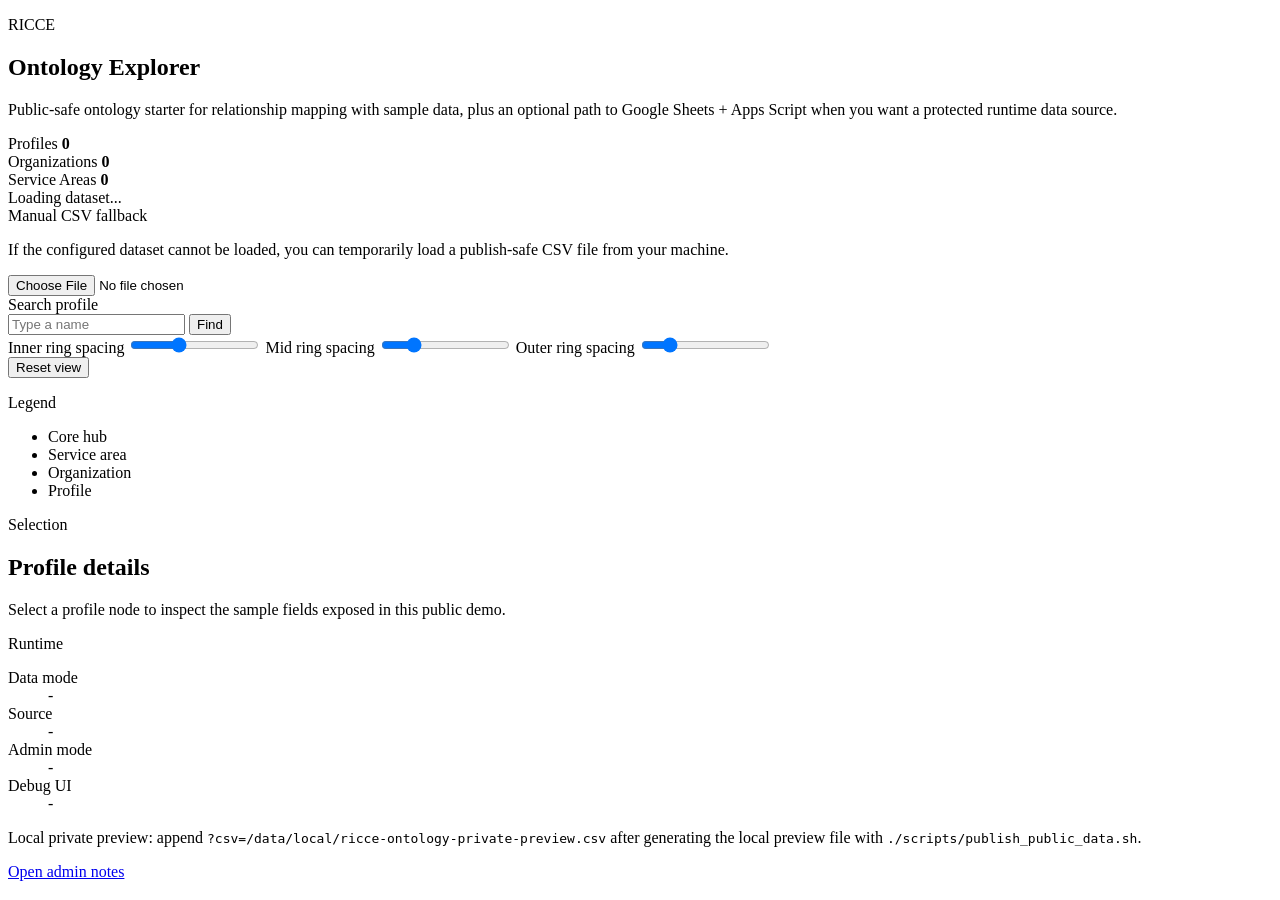
==== public/index.html @ 5cf30dd1 "feat(public-repo): initialize sanitized public-safe mirror" ====
<!DOCTYPE html>
<html lang="en">
<head>
  <meta charset="UTF-8">
  <meta name="viewport" content="width=device-width, initial-scale=1.0">
  <title>RICCE Ontology Explorer</title>
  <meta
    name="description"
    content="Interactive ontology graph starter for RICCE, prepared for Firebase Hosting with a public-safe sample dataset."
  >
  <link rel="stylesheet" href="/assets/css/styles.css">
</head>
<body class="app-body">
  <div class="app-shell">
    <aside class="panel panel-left">
      <div class="panel-section">
        <p class="eyebrow">RICCE</p>
        <h1>Ontology Explorer</h1>
        <p class="subtitle">
          Public-safe ontology starter for relationship mapping with sample data, plus an optional path
          to Google Sheets + Apps Script when you want a protected runtime data source.
        </p>
      </div>

      <div class="stat-grid" aria-label="Dataset summary">
        <div class="stat-card">
          <span class="stat-label">Profiles</span>
          <strong id="profileCount">0</strong>
        </div>
        <div class="stat-card">
          <span class="stat-label">Organizations</span>
          <strong id="organizationCount">0</strong>
        </div>
        <div class="stat-card">
          <span class="stat-label">Service Areas</span>
          <strong id="serviceAreaCount">0</strong>
        </div>
      </div>

      <div id="statusMessage" class="status-card" role="status">Loading dataset...</div>

      <div id="fileFallback" class="panel-section file-fallback is-hidden">
        <label for="csvFileInput">Manual CSV fallback</label>
        <p class="helper-copy">
          If the configured dataset cannot be loaded, you can temporarily load a publish-safe CSV
          file from your machine.
        </p>
        <input type="file" id="csvFileInput" accept=".csv">
      </div>

      <div class="panel-section">
        <label for="searchInput">Search profile</label>
        <div class="search-row">
          <input type="text" id="searchInput" placeholder="Type a name">
          <button id="btnSearch" type="button">Find</button>
        </div>
      </div>

      <div class="panel-section">
        <label for="sliderArea">Inner ring spacing</label>
        <input type="range" id="sliderArea" min="50" max="600" value="250">

        <label for="sliderOrg">Mid ring spacing</label>
        <input type="range" id="sliderOrg" min="50" max="500" value="150">

        <label for="sliderName">Outer ring spacing</label>
        <input type="range" id="sliderName" min="30" max="300" value="80">
      </div>

      <div class="panel-section">
        <button id="btnReset" class="button button-secondary" type="button">Reset view</button>
      </div>

      <div class="panel-section">
        <p class="eyebrow">Legend</p>
        <ul class="legend-list">
          <li><span class="legend-dot legend-center"></span>Core hub</li>
          <li><span class="legend-dot legend-area"></span>Service area</li>
          <li><span class="legend-dot legend-org"></span>Organization</li>
          <li><span class="legend-dot legend-person"></span>Profile</li>
        </ul>
      </div>
    </aside>

    <main class="graph-stage">
      <div id="mynetwork" aria-label="Ontology graph visualization"></div>
    </main>

    <aside class="panel panel-right">
      <div class="panel-section">
        <p class="eyebrow">Selection</p>
        <h2 id="panelTitle">Profile details</h2>
        <p id="selectionPlaceholder" class="helper-copy">
          Select a profile node to inspect the sample fields exposed in this public demo.
        </p>
        <div id="panelContent" class="detail-list"></div>
      </div>

      <div class="panel-section">
        <p class="eyebrow">Runtime</p>
        <dl class="meta-list">
          <div>
            <dt>Data mode</dt>
            <dd id="dataModeLabel">-</dd>
          </div>
          <div>
            <dt>Source</dt>
            <dd id="dataSourceLabel">-</dd>
          </div>
          <div>
            <dt>Admin mode</dt>
            <dd id="adminModeLabel">-</dd>
          </div>
          <div>
            <dt>Debug UI</dt>
            <dd id="debugModeLabel">-</dd>
          </div>
        </dl>
      </div>

      <div class="panel-section">
        <p class="helper-copy">
          Local private preview: append <code>?csv=/data/local/ricce-ontology-private-preview.csv</code>
          after generating the local preview file with <code>./scripts/publish_public_data.sh</code>.
        </p>
      </div>

      <div class="panel-section">
        <a class="text-link" href="/admin/">Open admin notes</a>
      </div>
    </aside>
  </div>

  <script src="/assets/js/site-config.js"></script>
  <script src="/assets/js/site-shared.js"></script>
  <script src="/assets/vendor/vis-network.min.js"></script>
  <script src="/assets/vendor/papaparse.min.js"></script>
  <script src="/assets/js/ontology-app.js"></script>
</body>
</html>
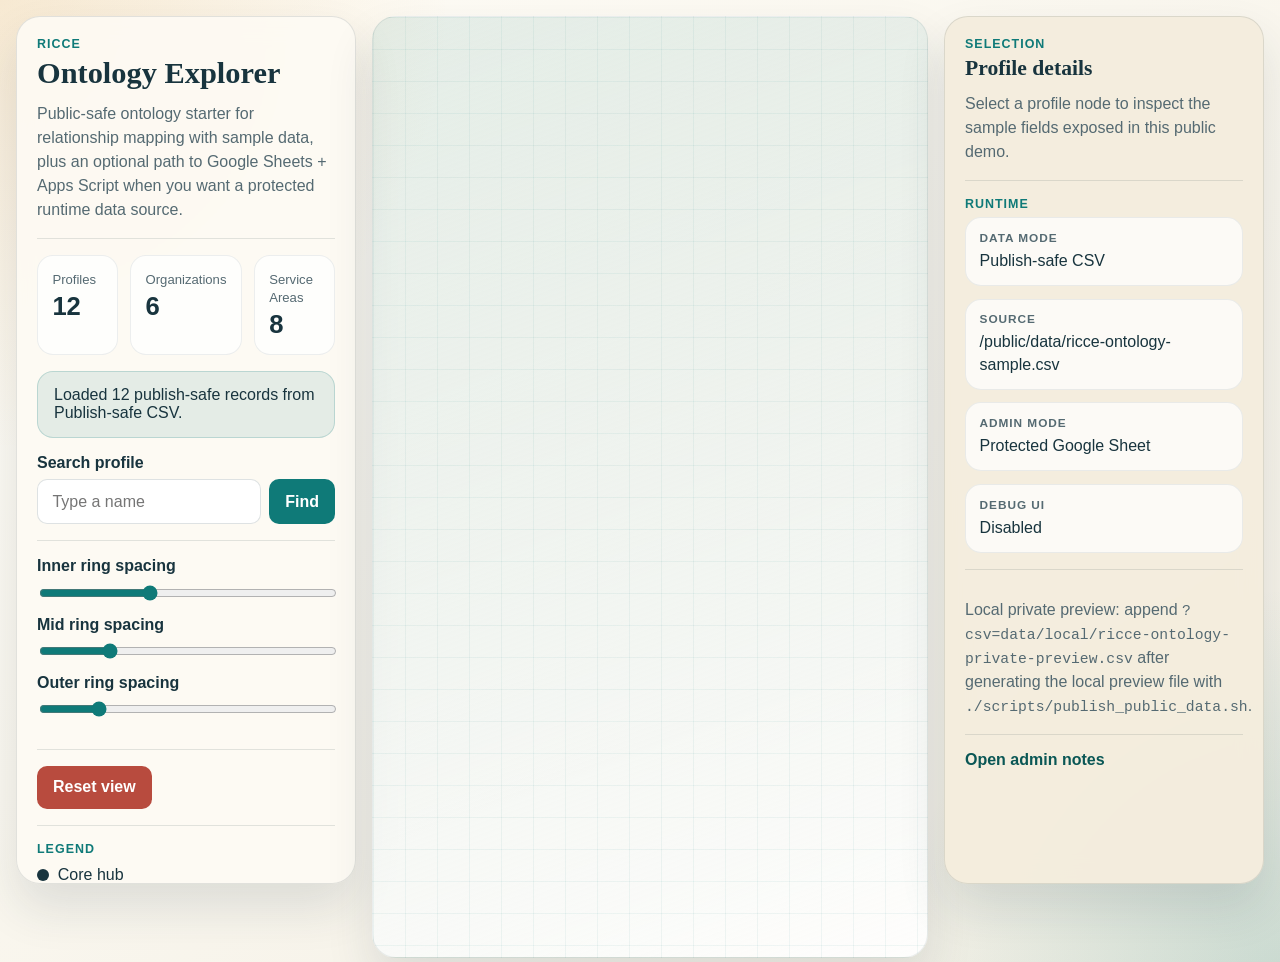
==== commit 7e813723: "fix(pages): support GitHub Pages deployment" ====
--- a/public/index.html
+++ b/public/index.html
@@ -8,7 +8,7 @@
     name="description"
     content="Interactive ontology graph starter for RICCE, prepared for Firebase Hosting with a public-safe sample dataset."
   >
-  <link rel="stylesheet" href="/assets/css/styles.css">
+  <link rel="stylesheet" href="assets/css/styles.css">
 </head>
 <body class="app-body">
   <div class="app-shell">
@@ -120,21 +120,21 @@
 
       <div class="panel-section">
         <p class="helper-copy">
-          Local private preview: append <code>?csv=/data/local/ricce-ontology-private-preview.csv</code>
+          Local private preview: append <code>?csv=data/local/ricce-ontology-private-preview.csv</code>
           after generating the local preview file with <code>./scripts/publish_public_data.sh</code>.
         </p>
       </div>
 
       <div class="panel-section">
-        <a class="text-link" href="/admin/">Open admin notes</a>
+        <a class="text-link" href="admin/">Open admin notes</a>
       </div>
     </aside>
   </div>
 
-  <script src="/assets/js/site-config.js"></script>
-  <script src="/assets/js/site-shared.js"></script>
-  <script src="/assets/vendor/vis-network.min.js"></script>
-  <script src="/assets/vendor/papaparse.min.js"></script>
-  <script src="/assets/js/ontology-app.js"></script>
+  <script src="assets/js/site-config.js"></script>
+  <script src="assets/js/site-shared.js"></script>
+  <script src="assets/vendor/vis-network.min.js"></script>
+  <script src="assets/vendor/papaparse.min.js"></script>
+  <script src="assets/js/ontology-app.js"></script>
 </body>
 </html>
--- a/public/assets/css/styles.css
+++ b/public/assets/css/styles.css
@@ -0,0 +1,416 @@
+:root {
+  --bg-base: #f3efe4;
+  --bg-panel: rgba(253, 250, 243, 0.92);
+  --bg-panel-strong: rgba(244, 237, 221, 0.96);
+  --ink-strong: #18343e;
+  --ink-muted: #556a72;
+  --line-soft: rgba(24, 52, 62, 0.12);
+  --accent-primary: #0f7a78;
+  --accent-primary-dark: #0a5755;
+  --accent-secondary: #d38f2b;
+  --accent-danger: #b84b3e;
+  --shadow-soft: 0 24px 48px rgba(24, 52, 62, 0.12);
+  --radius-lg: 24px;
+  --radius-md: 16px;
+  --radius-sm: 10px;
+  --panel-padding: 1.25rem;
+}
+
+* {
+  box-sizing: border-box;
+}
+
+html,
+body {
+  margin: 0;
+  min-height: 100%;
+}
+
+body {
+  font-family: "Avenir Next", "Source Sans 3", "Segoe UI", sans-serif;
+  color: var(--ink-strong);
+  background:
+    radial-gradient(circle at top left, rgba(211, 143, 43, 0.18), transparent 28%),
+    radial-gradient(circle at bottom right, rgba(15, 122, 120, 0.18), transparent 24%),
+    linear-gradient(145deg, #fffdf7, var(--bg-base));
+}
+
+.app-body {
+  overflow: hidden;
+}
+
+.app-shell {
+  display: grid;
+  grid-template-columns: minmax(280px, 340px) minmax(0, 1fr) minmax(260px, 320px);
+  gap: 1rem;
+  min-height: 100vh;
+  padding: 1rem;
+}
+
+.graph-stage {
+  position: relative;
+  min-height: calc(100vh - 2rem);
+  border-radius: var(--radius-lg);
+  overflow: hidden;
+  box-shadow: var(--shadow-soft);
+  border: 1px solid rgba(24, 52, 62, 0.08);
+  background:
+    linear-gradient(rgba(15, 122, 120, 0.06) 1px, transparent 1px),
+    linear-gradient(90deg, rgba(15, 122, 120, 0.06) 1px, transparent 1px),
+    linear-gradient(160deg, rgba(15, 122, 120, 0.1), rgba(255, 255, 255, 0.88));
+  background-size: 32px 32px, 32px 32px, auto;
+}
+
+#mynetwork {
+  width: 100%;
+  height: 100%;
+  min-height: calc(100vh - 2rem);
+}
+
+.panel,
+.admin-card {
+  backdrop-filter: blur(12px);
+  background: var(--bg-panel);
+  border: 1px solid var(--line-soft);
+  border-radius: var(--radius-lg);
+  box-shadow: var(--shadow-soft);
+}
+
+.panel {
+  display: flex;
+  flex-direction: column;
+  gap: 1rem;
+  padding: var(--panel-padding);
+  max-height: calc(100vh - 2rem);
+  overflow: auto;
+}
+
+.panel-right {
+  background: var(--bg-panel-strong);
+}
+
+.panel-section {
+  padding-bottom: 1rem;
+  border-bottom: 1px solid var(--line-soft);
+}
+
+.panel-section:last-child {
+  padding-bottom: 0;
+  border-bottom: 0;
+}
+
+.eyebrow {
+  margin: 0 0 0.35rem;
+  font-size: 0.78rem;
+  font-weight: 700;
+  letter-spacing: 0.08em;
+  text-transform: uppercase;
+  color: var(--accent-primary);
+}
+
+h1,
+h2 {
+  margin: 0;
+  font-family: Georgia, "Iowan Old Style", serif;
+  line-height: 1.1;
+}
+
+h1 {
+  font-size: clamp(1.9rem, 2vw, 2.6rem);
+}
+
+h2 {
+  font-size: 1.35rem;
+}
+
+.subtitle,
+.helper-copy {
+  margin: 0.75rem 0 0;
+  color: var(--ink-muted);
+  line-height: 1.5;
+}
+
+.stat-grid {
+  display: grid;
+  grid-template-columns: repeat(3, 1fr);
+  gap: 0.75rem;
+}
+
+.stat-card {
+  padding: 0.9rem;
+  border-radius: var(--radius-md);
+  background: rgba(255, 255, 255, 0.74);
+  border: 1px solid rgba(24, 52, 62, 0.08);
+}
+
+.stat-card strong {
+  display: block;
+  margin-top: 0.25rem;
+  font-size: 1.6rem;
+  font-weight: 700;
+}
+
+.stat-label {
+  color: var(--ink-muted);
+  font-size: 0.82rem;
+}
+
+.status-card {
+  padding: 0.9rem 1rem;
+  border-radius: var(--radius-md);
+  border: 1px solid transparent;
+  background: rgba(255, 255, 255, 0.8);
+  color: var(--ink-strong);
+}
+
+.status-card.is-success {
+  border-color: rgba(15, 122, 120, 0.2);
+  background: rgba(15, 122, 120, 0.1);
+}
+
+.status-card.is-warning {
+  border-color: rgba(211, 143, 43, 0.24);
+  background: rgba(211, 143, 43, 0.12);
+}
+
+.status-card.is-error {
+  border-color: rgba(184, 75, 62, 0.26);
+  background: rgba(184, 75, 62, 0.12);
+}
+
+.is-hidden {
+  display: none;
+}
+
+label {
+  display: block;
+  margin: 0 0 0.45rem;
+  font-weight: 600;
+}
+
+label + input[type="range"] {
+  margin-bottom: 0.95rem;
+}
+
+input[type="text"],
+input[type="file"] {
+  width: 100%;
+  padding: 0.8rem 0.9rem;
+  border-radius: var(--radius-sm);
+  border: 1px solid rgba(24, 52, 62, 0.14);
+  background: rgba(255, 255, 255, 0.94);
+  font: inherit;
+  color: var(--ink-strong);
+}
+
+input[type="range"] {
+  width: 100%;
+  accent-color: var(--accent-primary);
+}
+
+.search-row {
+  display: grid;
+  grid-template-columns: minmax(0, 1fr) auto;
+  gap: 0.5rem;
+}
+
+.button,
+button {
+  border: 0;
+  border-radius: var(--radius-sm);
+  padding: 0.8rem 1rem;
+  font: inherit;
+  font-weight: 700;
+  cursor: pointer;
+  transition: transform 140ms ease, background-color 140ms ease, color 140ms ease;
+  background: var(--accent-primary);
+  color: #fff;
+}
+
+.button:hover,
+button:hover {
+  background: var(--accent-primary-dark);
+  transform: translateY(-1px);
+}
+
+.button-secondary {
+  background: var(--accent-danger);
+}
+
+.button-secondary:hover {
+  background: #8f382e;
+}
+
+.legend-list,
+.process-list,
+.link-list {
+  margin: 0;
+  padding: 0;
+  list-style: none;
+}
+
+.legend-list li,
+.process-list li,
+.link-list li {
+  display: flex;
+  align-items: center;
+  gap: 0.55rem;
+  padding: 0.3rem 0;
+}
+
+.legend-dot {
+  width: 0.75rem;
+  height: 0.75rem;
+  border-radius: 999px;
+  display: inline-block;
+}
+
+.legend-center {
+  background: #18343e;
+}
+
+.legend-area {
+  background: #d38f2b;
+}
+
+.legend-org {
+  background: #8bc2d7;
+}
+
+.legend-person {
+  background: #0f7a78;
+}
+
+.detail-list {
+  display: grid;
+  gap: 0.8rem;
+}
+
+.detail-item {
+  padding: 0.85rem;
+  border-radius: var(--radius-md);
+  background: rgba(255, 255, 255, 0.74);
+  border: 1px solid rgba(24, 52, 62, 0.08);
+}
+
+.detail-label {
+  display: block;
+  font-size: 0.75rem;
+  font-weight: 700;
+  letter-spacing: 0.08em;
+  text-transform: uppercase;
+  color: var(--ink-muted);
+}
+
+.detail-value {
+  display: block;
+  margin-top: 0.3rem;
+  line-height: 1.45;
+}
+
+.meta-list {
+  display: grid;
+  gap: 0.8rem;
+  margin: 0;
+}
+
+.meta-list-compact {
+  gap: 0.5rem;
+}
+
+.meta-list div {
+  padding: 0.8rem 0.85rem;
+  border-radius: var(--radius-md);
+  background: rgba(255, 255, 255, 0.74);
+  border: 1px solid rgba(24, 52, 62, 0.08);
+}
+
+.meta-list dt {
+  margin: 0;
+  font-size: 0.74rem;
+  font-weight: 700;
+  letter-spacing: 0.08em;
+  text-transform: uppercase;
+  color: var(--ink-muted);
+}
+
+.meta-list dd {
+  margin: 0.3rem 0 0;
+  line-height: 1.4;
+}
+
+.text-link {
+  color: var(--accent-primary-dark);
+  font-weight: 700;
+  text-decoration: none;
+}
+
+.text-link:hover {
+  text-decoration: underline;
+}
+
+.admin-body {
+  min-height: 100vh;
+}
+
+.admin-shell {
+  max-width: 1120px;
+  margin: 0 auto;
+  padding: 2rem 1rem 3rem;
+}
+
+.admin-shell-narrow {
+  max-width: 760px;
+}
+
+.admin-header {
+  margin-bottom: 1.5rem;
+}
+
+.admin-grid {
+  display: grid;
+  grid-template-columns: repeat(auto-fit, minmax(260px, 1fr));
+  gap: 1rem;
+}
+
+.admin-card {
+  padding: 1.2rem;
+}
+
+.admin-card h2 {
+  margin-bottom: 0.85rem;
+}
+
+code {
+  font-family: "SFMono-Regular", "Consolas", "Liberation Mono", monospace;
+  font-size: 0.92em;
+}
+
+@media (max-width: 1080px) {
+  .app-body {
+    overflow: auto;
+  }
+
+  .app-shell {
+    grid-template-columns: 1fr;
+  }
+
+  .graph-stage,
+  #mynetwork {
+    min-height: 68vh;
+  }
+
+  .panel {
+    max-height: none;
+  }
+}
+
+@media (max-width: 640px) {
+  .stat-grid {
+    grid-template-columns: 1fr;
+  }
+
+  .search-row {
+    grid-template-columns: 1fr;
+  }
+}
